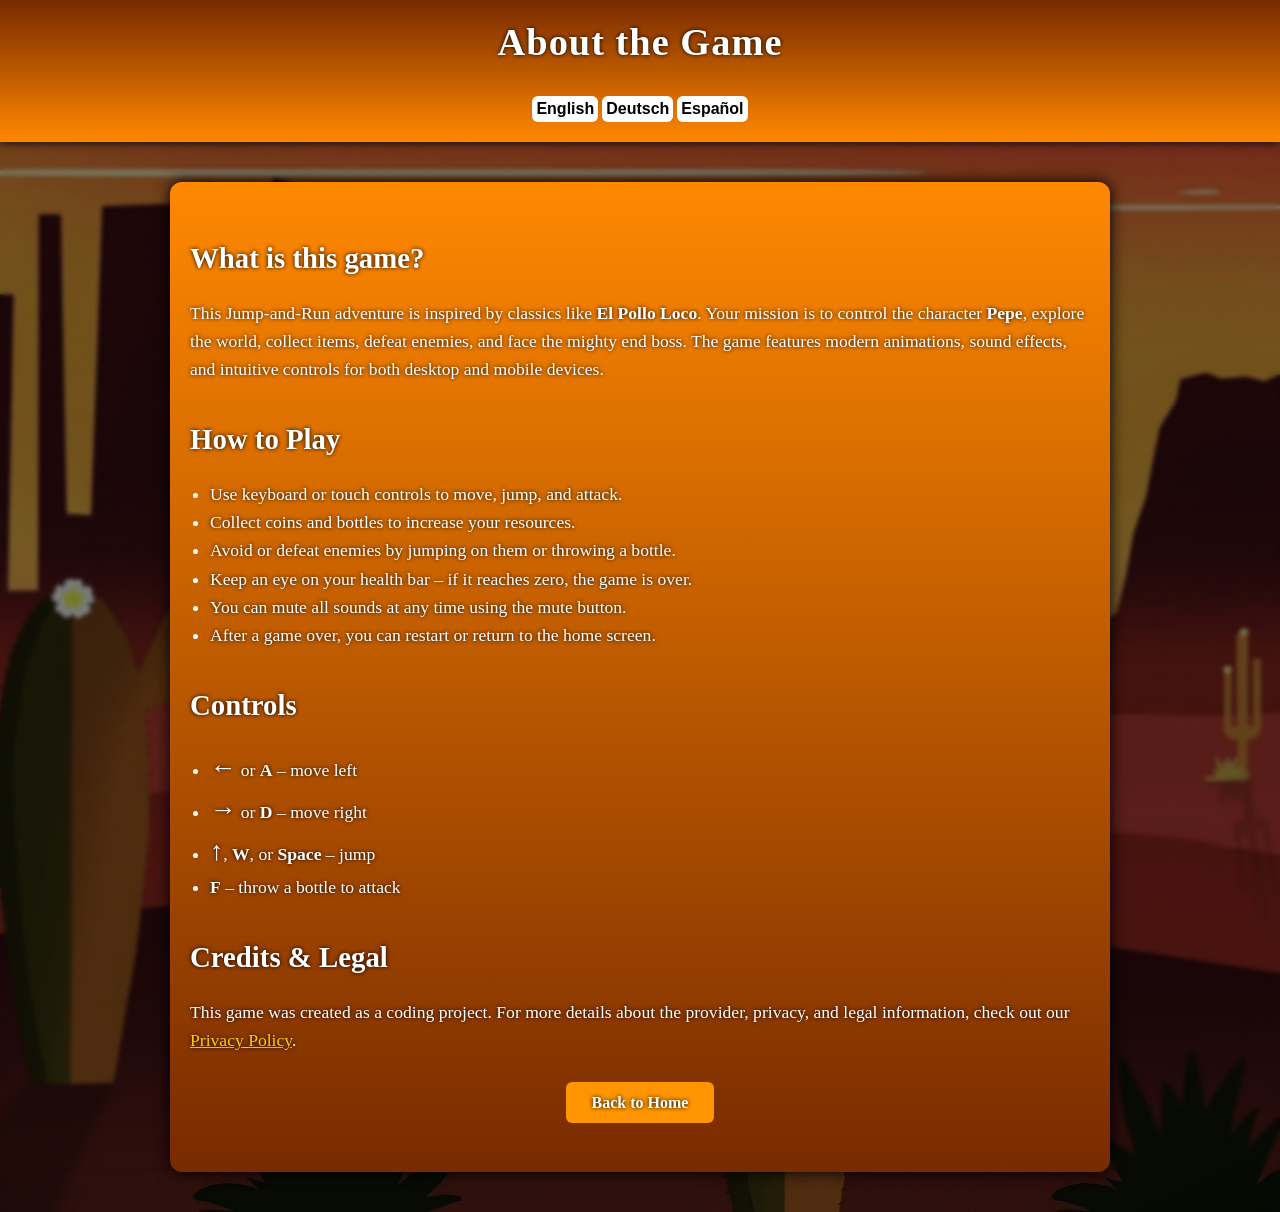
==== about-game.html @ 25163dcd "The endboss collision is now fixed, and the endboss behavior is also working correctly" ====
<!DOCTYPE html>
<html lang="en">
<head>
    <meta charset="UTF-8" />
    <meta name="viewport" content="width=device-width, initial-scale=1.0" />
    <title>About the Game</title>
    <link rel="stylesheet" href="./styles/about-game.css">
    <script src="./js/about-game.js"></script>
</head>

<body>
<header>
    <h1>About the Game</h1>
    <div class="language-switcher">
        <button class="AB-BTN" onclick="changeLanguage('en')">English</button>
        <button class="AB-BTN" onclick="changeLanguage('de')">Deutsch</button>
        <button class="AB-BTN" onclick="changeLanguage('es')">Español</button>
    </div>
</header>

<main>
    <section id="game-description">
        <h2>What is this game?</h2>
        <p>
            This Jump-and-Run adventure is inspired by classics like <strong>El Pollo Loco</strong>.
            Your mission is to control the character <strong>Pepe</strong>, explore the world, collect items,
            defeat enemies, and face the mighty end boss.
            The game features modern animations, sound effects, and intuitive controls for both desktop and mobile devices.
        </p>
    </section>

    <section id="how-to-play">
        <h2>How to Play</h2>
        <ul>
            <li>Use keyboard or touch controls to move, jump, and attack.</li>
            <li>Collect coins and bottles to increase your resources.</li>
            <li>Avoid or defeat enemies by jumping on them or throwing a bottle.</li>
            <li>Keep an eye on your health bar – if it reaches zero, the game is over.</li>
            <li>You can mute all sounds at any time using the mute button.</li>
            <li>After a game over, you can restart or return to the home screen.</li>
        </ul>
    </section>

    <section id="controls">
        <h2>Controls</h2>
        <ul>
            <li><span style="font-size:1.5em;">←</span> or <strong>A</strong> – move left</li>
            <li><span style="font-size:1.5em;">→</span> or <strong>D</strong> – move right</li>
            <li><span style="font-size:1.5em;">↑</span>, <strong>W</strong>, or <strong>Space</strong> – jump</li>
            <li><strong>F</strong> – throw a bottle to attack</li>
        </ul>
    </section>

    <section  id="credits">
        <h2>Credits & Legal</h2>
        <p>
            This game was created as a coding project.
            For more details about the provider, privacy, and legal information, check out our
            <a href="./privacy-policy.html" style="color:#ffcc00;">Privacy Policy</a>.
        </p>
    </section>

    <div class="button-area">
    <a href="./index.html" class="back-btn">Back to Home</a>
</div>
</main>

</body>
</html>
---- styles/about-game.css ----
body {
            margin: 0;
            padding: 0;
            background-image: url(../img/BG/BG-IMAGE.jpg);
            background-position: center center;
            background-size: cover;
            backdrop-filter: blur(2px);
            color: #ffffff;
            text-shadow: 0 0 4px #000;
        }

        header {
            padding: 20px;
            text-align: center;
            background: linear-gradient(0deg, rgba(255, 136, 0, 1) 0%, rgba(120, 42, 0, 1) 100%);;
            box-shadow: 0px 0px 10px black;
        }

        h1 {
            margin: 0;
            font-size: 2.4rem;
            letter-spacing: 1px;
        }

        .language-switcher{
            margin-top: 32px;
        }

        .AB-BTN{
        padding-top: 4px;
        padding-bottom: 4px;
        padding-left: 4px;
        padding-right: 4px;
        border: none;
        outline: none;
        background-color: #ffffff;
        color: rgb(0, 0, 0);
        font-weight: 700;
        font-size: 16px;
        transition: all 0.25s ease-in-out;
        border-radius: 6px;
        }

        .AB-BTN:hover{
            cursor: pointer;
            opacity: 0.7;
            box-shadow: 0px 0px 5px rgba(0, 0, 0, 0.5);
        }

        main {
            max-width: 900px;
            margin: 40px auto;
            padding: 20px;
             background: linear-gradient(180deg, rgba(255, 136, 0, 1) 0%, rgba(120, 42, 0, 1) 100%);
            border-radius: 12px;
            box-shadow: 0px 0px 15px black;
        }

        h2 {
            margin-top: 40px;
            font-size: 1.8rem;
        }

        p, li {
            font-size: 1.1rem;
            line-height: 1.6;
        }

        ul {
            padding-left: 20px;
        }

        .button-area {
            margin-top: 40px;
            text-align: center;
            margin-bottom: 40px;
        }

        .back-btn {
            padding: 12px 26px;
            background: #ff9500;
            color: #ffffff;
            border-radius: 6px;
            cursor: pointer;
            font-weight: 700;
            text-decoration: none;
            transition: 0.3s;
        }

        .back-btn:hover {
            background: #ffdb4d;
        }

        @media(max-width: 768px) {
            h1 { font-size: 2rem; }
            h2 { font-size: 1.5rem; }
            p, li { font-size: 1rem; }
            main { margin: 20px; }
        }

        @media(max-width: 480px) {
            h1 { font-size: 1.7rem; }
            h2 { font-size: 1.3rem; }
            p, li { font-size: 0.95rem; }
        }
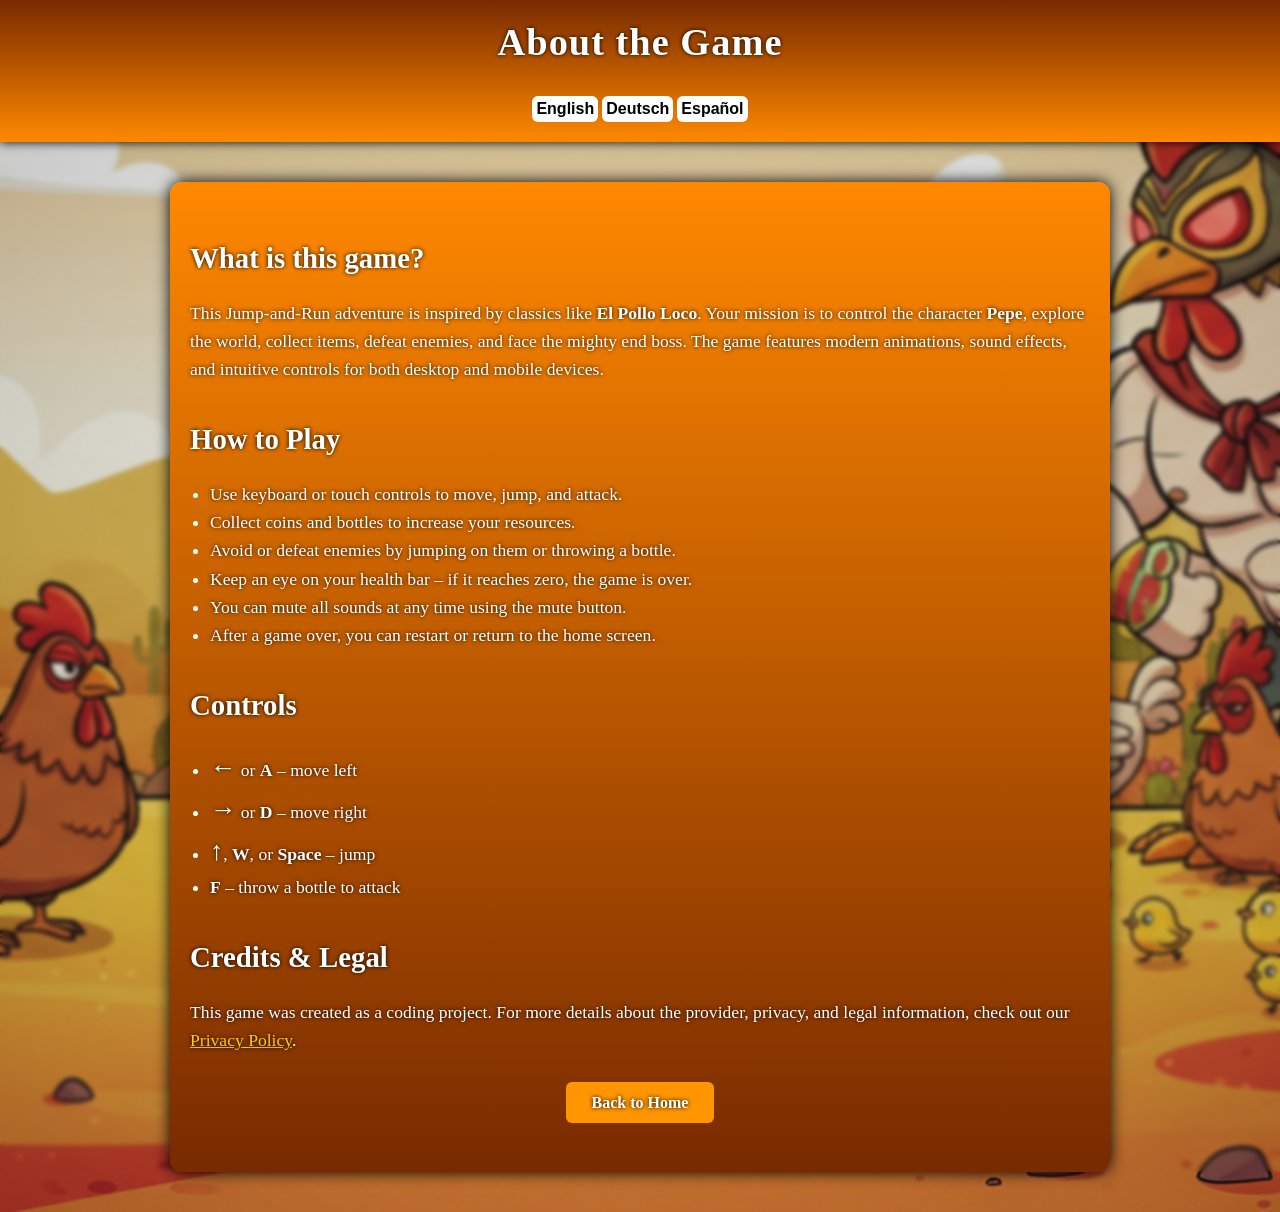
==== commit f44e8569: "Add sound options with mute/toggle controls and apply design improvements" ====
--- a/about-game.html
+++ b/about-game.html
@@ -1,5 +1,6 @@
 <!DOCTYPE html>
 <html lang="en">
+
 <head>
     <meta charset="UTF-8" />
     <meta name="viewport" content="width=device-width, initial-scale=1.0" />
@@ -9,61 +10,63 @@
 </head>
 
 <body>
-<header>
-    <h1>About the Game</h1>
-    <div class="language-switcher">
-        <button class="AB-BTN" onclick="changeLanguage('en')">English</button>
-        <button class="AB-BTN" onclick="changeLanguage('de')">Deutsch</button>
-        <button class="AB-BTN" onclick="changeLanguage('es')">Español</button>
-    </div>
-</header>
+    <header>
+        <h1>About the Game</h1>
+        <div class="language-switcher">
+            <button class="AB-BTN" onclick="changeLanguage('en')">English</button>
+            <button class="AB-BTN" onclick="changeLanguage('de')">Deutsch</button>
+            <button class="AB-BTN" onclick="changeLanguage('es')">Español</button>
+        </div>
+    </header>
 
-<main>
-    <section id="game-description">
-        <h2>What is this game?</h2>
-        <p>
-            This Jump-and-Run adventure is inspired by classics like <strong>El Pollo Loco</strong>.
-            Your mission is to control the character <strong>Pepe</strong>, explore the world, collect items,
-            defeat enemies, and face the mighty end boss.
-            The game features modern animations, sound effects, and intuitive controls for both desktop and mobile devices.
-        </p>
-    </section>
+    <main>
+        <section id="game-description">
+            <h2>What is this game?</h2>
+            <p>
+                This Jump-and-Run adventure is inspired by classics like <strong>El Pollo Loco</strong>.
+                Your mission is to control the character <strong>Pepe</strong>, explore the world, collect items,
+                defeat enemies, and face the mighty end boss.
+                The game features modern animations, sound effects, and intuitive controls for both desktop and mobile
+                devices.
+            </p>
+        </section>
 
-    <section id="how-to-play">
-        <h2>How to Play</h2>
-        <ul>
-            <li>Use keyboard or touch controls to move, jump, and attack.</li>
-            <li>Collect coins and bottles to increase your resources.</li>
-            <li>Avoid or defeat enemies by jumping on them or throwing a bottle.</li>
-            <li>Keep an eye on your health bar – if it reaches zero, the game is over.</li>
-            <li>You can mute all sounds at any time using the mute button.</li>
-            <li>After a game over, you can restart or return to the home screen.</li>
-        </ul>
-    </section>
+        <section id="how-to-play">
+            <h2>How to Play</h2>
+            <ul>
+                <li>Use keyboard or touch controls to move, jump, and attack.</li>
+                <li>Collect coins and bottles to increase your resources.</li>
+                <li>Avoid or defeat enemies by jumping on them or throwing a bottle.</li>
+                <li>Keep an eye on your health bar – if it reaches zero, the game is over.</li>
+                <li>You can mute all sounds at any time using the mute button.</li>
+                <li>After a game over, you can restart or return to the home screen.</li>
+            </ul>
+        </section>
 
-    <section id="controls">
-        <h2>Controls</h2>
-        <ul>
-            <li><span style="font-size:1.5em;">←</span> or <strong>A</strong> – move left</li>
-            <li><span style="font-size:1.5em;">→</span> or <strong>D</strong> – move right</li>
-            <li><span style="font-size:1.5em;">↑</span>, <strong>W</strong>, or <strong>Space</strong> – jump</li>
-            <li><strong>F</strong> – throw a bottle to attack</li>
-        </ul>
-    </section>
+        <section id="controls">
+            <h2>Controls</h2>
+            <ul>
+                <li><span style="font-size:1.5em;">←</span> or <strong>A</strong> – move left</li>
+                <li><span style="font-size:1.5em;">→</span> or <strong>D</strong> – move right</li>
+                <li><span style="font-size:1.5em;">↑</span>, <strong>W</strong>, or <strong>Space</strong> – jump</li>
+                <li><strong>F</strong> – throw a bottle to attack</li>
+            </ul>
+        </section>
 
-    <section  id="credits">
-        <h2>Credits & Legal</h2>
-        <p>
-            This game was created as a coding project.
-            For more details about the provider, privacy, and legal information, check out our
-            <a href="./privacy-policy.html" style="color:#ffcc00;">Privacy Policy</a>.
-        </p>
-    </section>
+        <section id="credits">
+            <h2>Credits & Legal</h2>
+            <p>
+                This game was created as a coding project.
+                For more details about the provider, privacy, and legal information, check out our
+                <a href="./privacy-policy.html" style="color:#ffcc00;">Privacy Policy</a>.
+            </p>
+        </section>
 
-    <div class="button-area">
-    <a href="./index.html" class="back-btn">Back to Home</a>
-</div>
-</main>
+        <div class="button-area">
+            <a href="./index.html" class="back-btn">Back to Home</a>
+        </div>
+    </main>
 
 </body>
-</html>
+
+</html>
--- a/styles/about-game.css
+++ b/styles/about-game.css
@@ -1,105 +1,128 @@
    body {
-            margin: 0;
-            padding: 0;
-            background-image: url(../img/BG/BG-IMAGE.jpg);
-            background-position: center center;
-            background-size: cover;
-            backdrop-filter: blur(2px);
-            color: #ffffff;
-            text-shadow: 0 0 4px #000;
-        }
+       margin: 0;
+       padding: 0;
+       background-image: url(../img/BG/BG-IMAGE.jpg);
+       background-position: center center;
+       background-size: cover;
+       backdrop-filter: blur(2px);
+       color: #ffffff;
+       text-shadow: 0 0 4px #000;
+   }
 
-        header {
-            padding: 20px;
-            text-align: center;
-            background: linear-gradient(0deg, rgba(255, 136, 0, 1) 0%, rgba(120, 42, 0, 1) 100%);;
-            box-shadow: 0px 0px 10px black;
-        }
+   header {
+       padding: 20px;
+       text-align: center;
+       background: linear-gradient(0deg, rgba(255, 136, 0, 1) 0%, rgba(120, 42, 0, 1) 100%);
+       ;
+       box-shadow: 0px 0px 10px black;
+   }
 
-        h1 {
-            margin: 0;
-            font-size: 2.4rem;
-            letter-spacing: 1px;
-        }
+   h1 {
+       margin: 0;
+       font-size: 2.4rem;
+       letter-spacing: 1px;
+   }
 
-        .language-switcher{
-            margin-top: 32px;
-        }
+   .language-switcher {
+       margin-top: 32px;
+   }
 
-        .AB-BTN{
-        padding-top: 4px;
-        padding-bottom: 4px;
-        padding-left: 4px;
-        padding-right: 4px;
-        border: none;
-        outline: none;
-        background-color: #ffffff;
-        color: rgb(0, 0, 0);
-        font-weight: 700;
-        font-size: 16px;
-        transition: all 0.25s ease-in-out;
-        border-radius: 6px;
-        }
+   .AB-BTN {
+       padding-top: 4px;
+       padding-bottom: 4px;
+       padding-left: 4px;
+       padding-right: 4px;
+       border: none;
+       outline: none;
+       background-color: #ffffff;
+       color: rgb(0, 0, 0);
+       font-weight: 700;
+       font-size: 16px;
+       transition: all 0.25s ease-in-out;
+       border-radius: 6px;
+   }
 
-        .AB-BTN:hover{
-            cursor: pointer;
-            opacity: 0.7;
-            box-shadow: 0px 0px 5px rgba(0, 0, 0, 0.5);
-        }
+   .AB-BTN:hover {
+       cursor: pointer;
+       opacity: 0.7;
+       box-shadow: 0px 0px 5px rgba(0, 0, 0, 0.5);
+   }
 
-        main {
-            max-width: 900px;
-            margin: 40px auto;
-            padding: 20px;
-             background: linear-gradient(180deg, rgba(255, 136, 0, 1) 0%, rgba(120, 42, 0, 1) 100%);
-            border-radius: 12px;
-            box-shadow: 0px 0px 15px black;
-        }
+   main {
+       max-width: 900px;
+       margin: 40px auto;
+       padding: 20px;
+       background: linear-gradient(180deg, rgba(255, 136, 0, 1) 0%, rgba(120, 42, 0, 1) 100%);
+       border-radius: 12px;
+       box-shadow: 0px 0px 15px black;
+   }
 
-        h2 {
-            margin-top: 40px;
-            font-size: 1.8rem;
-        }
+   h2 {
+       margin-top: 40px;
+       font-size: 1.8rem;
+   }
 
-        p, li {
-            font-size: 1.1rem;
-            line-height: 1.6;
-        }
+   p,
+   li {
+       font-size: 1.1rem;
+       line-height: 1.6;
+   }
 
-        ul {
-            padding-left: 20px;
-        }
+   ul {
+       padding-left: 20px;
+   }
 
-        .button-area {
-            margin-top: 40px;
-            text-align: center;
-            margin-bottom: 40px;
-        }
+   .button-area {
+       margin-top: 40px;
+       text-align: center;
+       margin-bottom: 40px;
+   }
 
-        .back-btn {
-            padding: 12px 26px;
-            background: #ff9500;
-            color: #ffffff;
-            border-radius: 6px;
-            cursor: pointer;
-            font-weight: 700;
-            text-decoration: none;
-            transition: 0.3s;
-        }
+   .back-btn {
+       padding: 12px 26px;
+       background: #ff9500;
+       color: #ffffff;
+       border-radius: 6px;
+       cursor: pointer;
+       font-weight: 700;
+       text-decoration: none;
+       transition: 0.3s;
+   }
 
-        .back-btn:hover {
-            background: #ffdb4d;
-        }
+   .back-btn:hover {
+       background: #ffdb4d;
+   }
 
-        @media(max-width: 768px) {
-            h1 { font-size: 2rem; }
-            h2 { font-size: 1.5rem; }
-            p, li { font-size: 1rem; }
-            main { margin: 20px; }
-        }
+   @media(max-width: 768px) {
+       h1 {
+           font-size: 2rem;
+       }
 
-        @media(max-width: 480px) {
-            h1 { font-size: 1.7rem; }
-            h2 { font-size: 1.3rem; }
-            p, li { font-size: 0.95rem; }
-        }+       h2 {
+           font-size: 1.5rem;
+       }
+
+       p,
+       li {
+           font-size: 1rem;
+       }
+
+       main {
+           margin: 20px;
+       }
+   }
+
+   @media(max-width: 480px) {
+       h1 {
+           font-size: 1.7rem;
+       }
+
+       h2 {
+           font-size: 1.3rem;
+       }
+
+       p,
+       li {
+           font-size: 0.95rem;
+       }
+   }
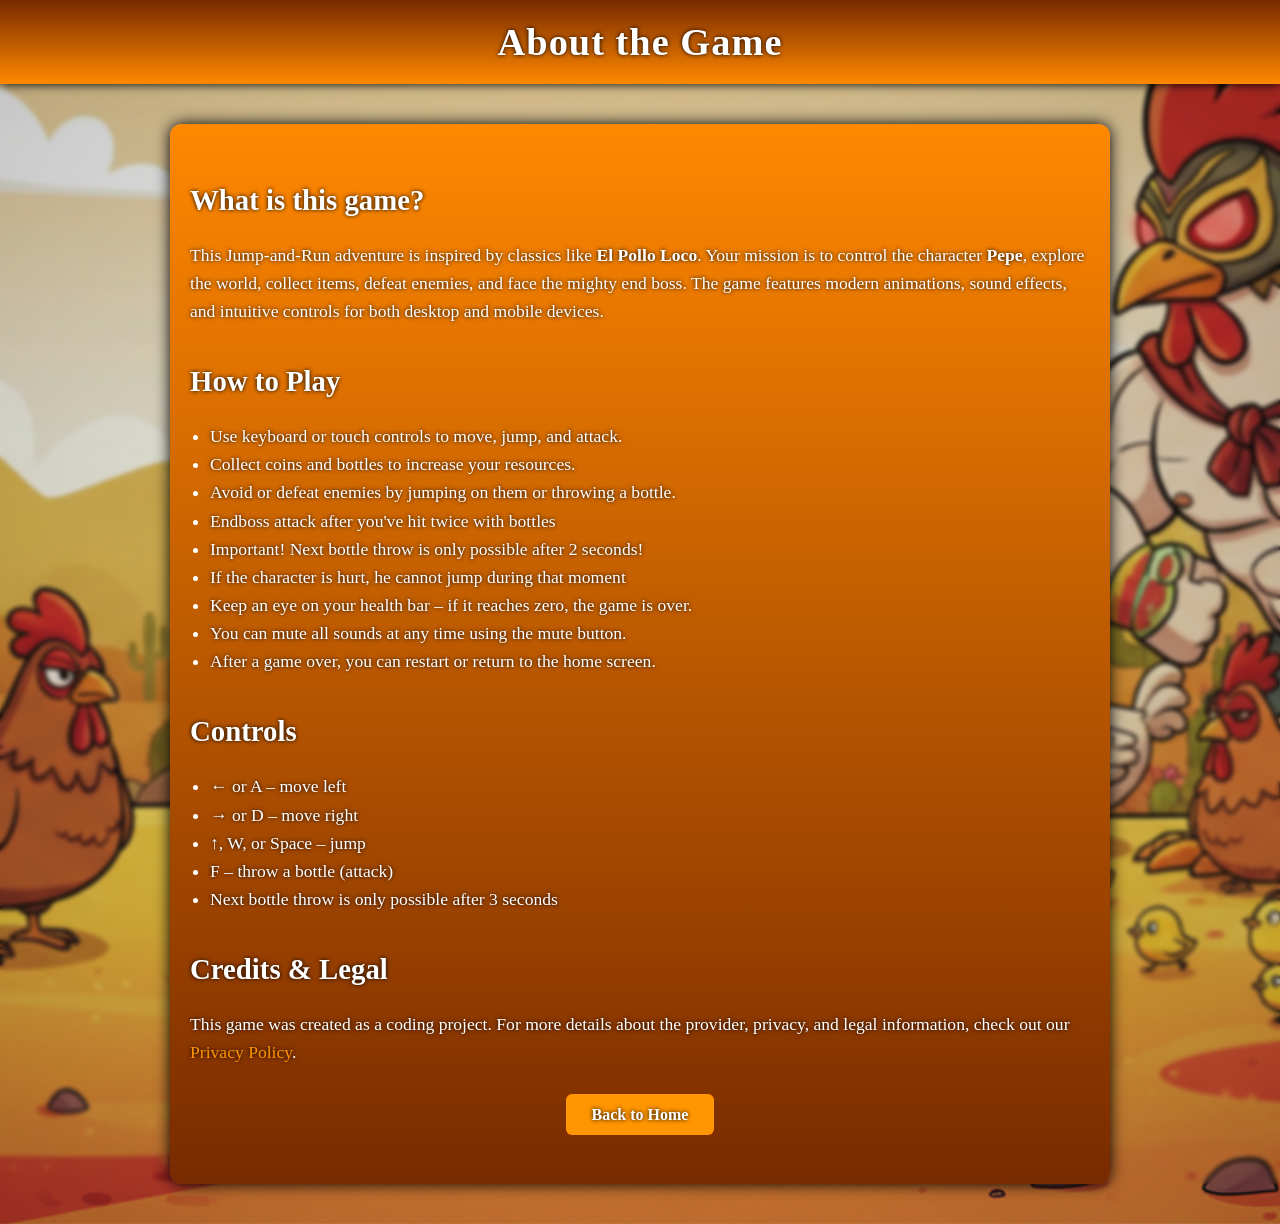
==== commit ec87d550: "Improve game logic implementation!" ====
--- a/about-game.html
+++ b/about-game.html
@@ -6,17 +6,11 @@
     <meta name="viewport" content="width=device-width, initial-scale=1.0" />
     <title>About the Game</title>
     <link rel="stylesheet" href="./styles/about-game.css">
-    <script src="./js/about-game.js"></script>
 </head>
 
 <body>
     <header>
         <h1>About the Game</h1>
-        <div class="language-switcher">
-            <button class="AB-BTN" onclick="changeLanguage('en')">English</button>
-            <button class="AB-BTN" onclick="changeLanguage('de')">Deutsch</button>
-            <button class="AB-BTN" onclick="changeLanguage('es')">Español</button>
-        </div>
     </header>
 
     <main>
@@ -37,6 +31,9 @@
                 <li>Use keyboard or touch controls to move, jump, and attack.</li>
                 <li>Collect coins and bottles to increase your resources.</li>
                 <li>Avoid or defeat enemies by jumping on them or throwing a bottle.</li>
+                <li>Endboss attack after you've hit twice with bottles</li>
+                <li>Important! Next bottle throw is only possible after 2 seconds!</li>
+                <li>If the character is hurt, he cannot jump during that moment</li>
                 <li>Keep an eye on your health bar – if it reaches zero, the game is over.</li>
                 <li>You can mute all sounds at any time using the mute button.</li>
                 <li>After a game over, you can restart or return to the home screen.</li>
@@ -46,10 +43,11 @@
         <section id="controls">
             <h2>Controls</h2>
             <ul>
-                <li><span style="font-size:1.5em;">←</span> or <strong>A</strong> – move left</li>
-                <li><span style="font-size:1.5em;">→</span> or <strong>D</strong> – move right</li>
-                <li><span style="font-size:1.5em;">↑</span>, <strong>W</strong>, or <strong>Space</strong> – jump</li>
-                <li><strong>F</strong> – throw a bottle to attack</li>
+                <li>← or A – move left</li>
+                <li>→ or D – move right</li>
+                <li>↑, W, or Space – jump</li>
+                <li>F – throw a bottle (attack)</li>
+                <li>Next bottle throw is only possible after 3 seconds</li>
             </ul>
         </section>
 
@@ -58,7 +56,7 @@
             <p>
                 This game was created as a coding project.
                 For more details about the provider, privacy, and legal information, check out our
-                <a href="./privacy-policy.html" style="color:#ffcc00;">Privacy Policy</a>.
+                <a href="./privacy-policy.html">Privacy Policy</a>.
             </p>
         </section>
 
--- a/styles/about-game.css
+++ b/styles/about-game.css
@@ -15,6 +15,11 @@
        background: linear-gradient(0deg, rgba(255, 136, 0, 1) 0%, rgba(120, 42, 0, 1) 100%);
        ;
        box-shadow: 0px 0px 10px black;
+   }
+
+   a{
+    text-decoration: none;
+    color: #ff9500;
    }
 
    h1 {
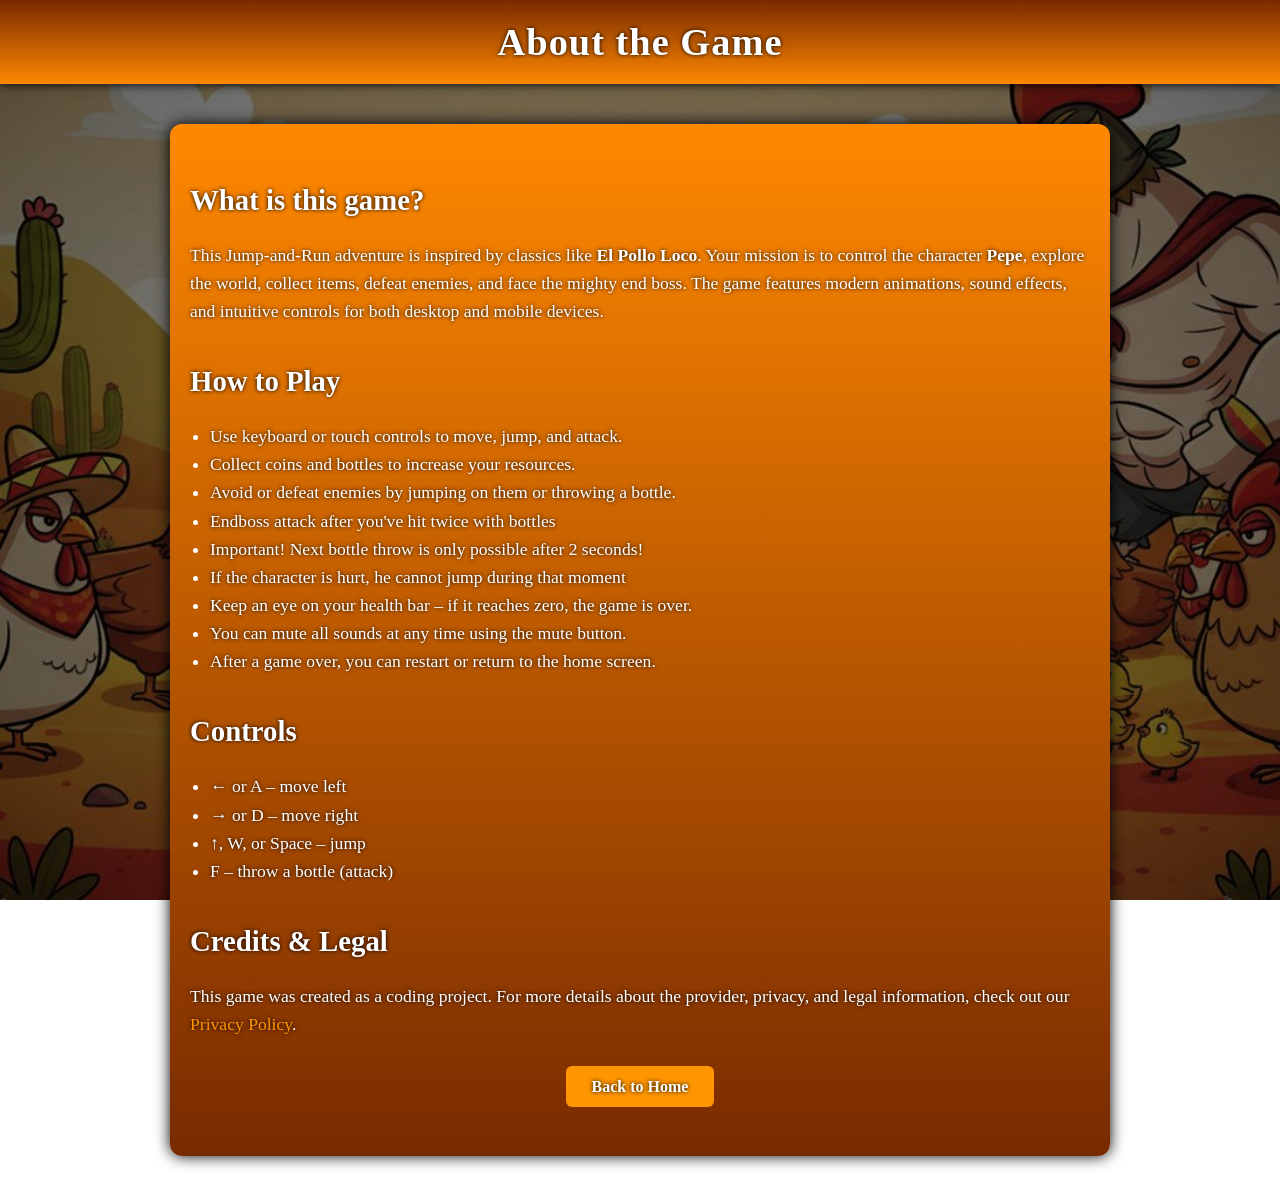
==== commit 7cfc93f2: "small improvement and correction design!" ====
--- a/about-game.html
+++ b/about-game.html
@@ -47,7 +47,6 @@
                 <li>→ or D – move right</li>
                 <li>↑, W, or Space – jump</li>
                 <li>F – throw a bottle (attack)</li>
-                <li>Next bottle throw is only possible after 3 seconds</li>
             </ul>
         </section>
 
--- a/styles/about-game.css
+++ b/styles/about-game.css
@@ -1,13 +1,15 @@
-   body {
-       margin: 0;
-       padding: 0;
-       background-image: url(../img/BG/BG-IMAGE.jpg);
-       background-position: center center;
-       background-size: cover;
-       backdrop-filter: blur(2px);
-       color: #ffffff;
-       text-shadow: 0 0 4px #000;
-   }
+  body {
+        margin: 0;
+        padding: 0;
+        background-image: url(../img/BG/BG-IMAGE_ABOUT_GAME-PP.jpg);
+        background-position: center center;
+        background-size: cover;
+        background-repeat: no-repeat;
+        background-attachment: fixed;
+        color: #ffffff;
+        text-shadow: 0 0 4px #000;
+    }
+
 
    header {
        padding: 20px;
@@ -17,10 +19,12 @@
        box-shadow: 0px 0px 10px black;
    }
 
+
    a{
     text-decoration: none;
     color: #ff9500;
    }
+
 
    h1 {
        margin: 0;
@@ -28,9 +32,11 @@
        letter-spacing: 1px;
    }
 
+
    .language-switcher {
        margin-top: 32px;
    }
+
 
    .AB-BTN {
        padding-top: 4px;
@@ -47,11 +53,13 @@
        border-radius: 6px;
    }
 
+
    .AB-BTN:hover {
        cursor: pointer;
        opacity: 0.7;
        box-shadow: 0px 0px 5px rgba(0, 0, 0, 0.5);
    }
+
 
    main {
        max-width: 900px;
@@ -62,10 +70,12 @@
        box-shadow: 0px 0px 15px black;
    }
 
+
    h2 {
        margin-top: 40px;
        font-size: 1.8rem;
    }
+
 
    p,
    li {
@@ -73,15 +83,18 @@
        line-height: 1.6;
    }
 
+
    ul {
        padding-left: 20px;
    }
+
 
    .button-area {
        margin-top: 40px;
        text-align: center;
        margin-bottom: 40px;
    }
+
 
    .back-btn {
        padding: 12px 26px;
@@ -94,9 +107,11 @@
        transition: 0.3s;
    }
 
+
    .back-btn:hover {
        background: #ffdb4d;
    }
+
 
    @media(max-width: 768px) {
        h1 {
@@ -117,6 +132,7 @@
        }
    }
 
+
    @media(max-width: 480px) {
        h1 {
            font-size: 1.7rem;
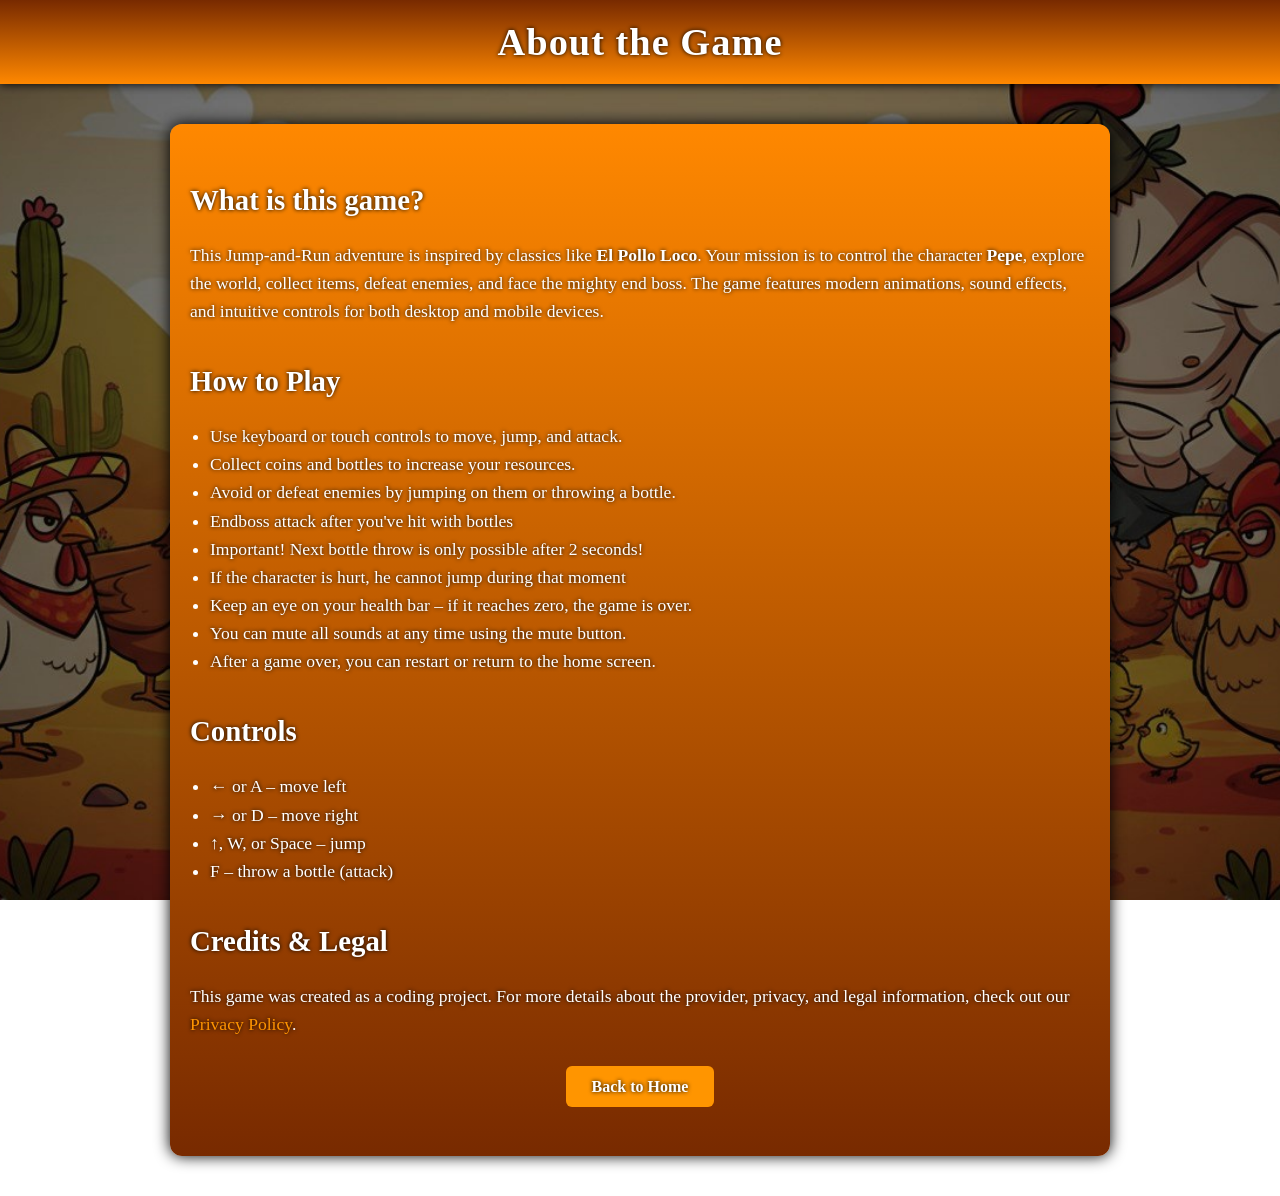
==== commit a6325c12: "Added background music toggle functionality and improved end-boss attack behavior!" ====
--- a/about-game.html
+++ b/about-game.html
@@ -31,7 +31,7 @@
                 <li>Use keyboard or touch controls to move, jump, and attack.</li>
                 <li>Collect coins and bottles to increase your resources.</li>
                 <li>Avoid or defeat enemies by jumping on them or throwing a bottle.</li>
-                <li>Endboss attack after you've hit twice with bottles</li>
+                <li>Endboss attack after you've hit with bottles</li>
                 <li>Important! Next bottle throw is only possible after 2 seconds!</li>
                 <li>If the character is hurt, he cannot jump during that moment</li>
                 <li>Keep an eye on your health bar – if it reaches zero, the game is over.</li>
